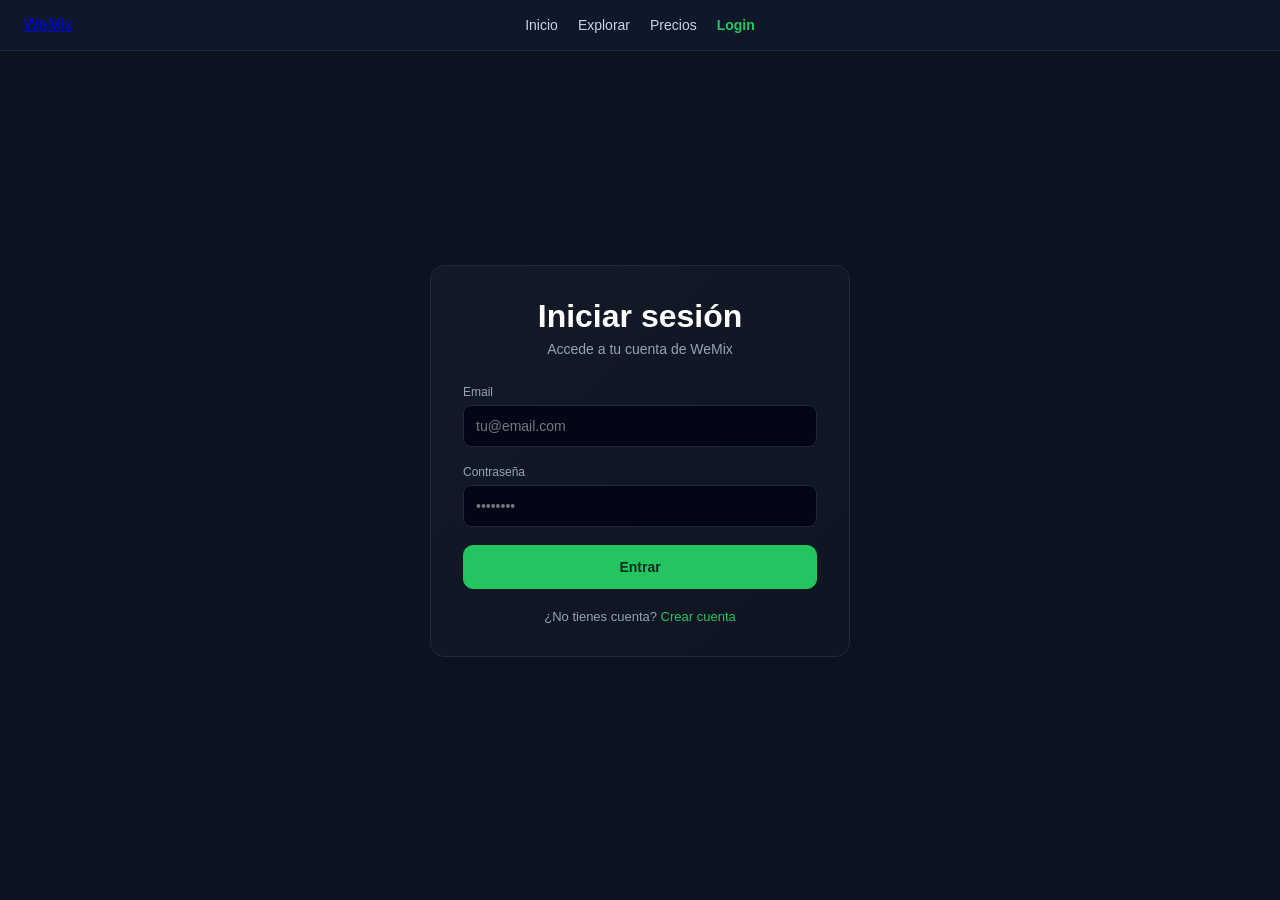
==== index.html @ 28a49ce6 "Primera version WeMix" ====
<!DOCTYPE html>
<html lang="es">
<head>
    <meta charset="UTF-8">
    <title>WeMix – Explorar Pool</title>
    <link rel="stylesheet" href="styles.css">
</head>
<body>

<!-- HEADER -->
<header class="header">

    <!-- IZQUIERDA -->
    <div class="header-left">
        <a href="home.html" class="logo">
            WeMix
        </a>
    </div>

    <!-- CENTRO -->
    <nav class="nav" id="mainNav">
        <a href="index.html" class="active">Explorar</a>
        <a href="downloads.html">Mis Descargas</a>
        <a href="upload.html">Subir Track</a>
        <a href="dashboard.html">Dashboard</a>
        <a href="profile.html">Perfil</a>
    </nav>

<!-- DERECHA -->
<div class="header-right" id="headerRight">

    <span class="membership-badge" id="membershipBadge">
        FREE
    </span>

    <span class="credits" id="creditsDisplay">
        Créditos: 0
    </span>

</div>

</header>


    <!-- MAIN CONTENT -->
    <main class="container">

        <!-- PAGE TITLE -->
        <section class="page-title">
            <h1>Explorar el Pool</h1>
            <p>Mashups y edits exclusivos para DJs profesionales</p>
        </section>

        <!-- FILTERS -->
        <section class="filters">
            <input type="text" placeholder="Buscar track o creador">
            <select>
                <option>Género</option>
                <option>House</option>
                <option>Tech House</option>
                <option>EDM</option>
            </select>

            <select>
                <option>Tipo</option>
                <option>Mashup</option>
                <option>Edit</option>
                <option>Extended</option>
            </select>
        </section>

        <!-- TRACK LIST -->
        <section class="track-list">
            
            <!-- TRACK HEADER -->
        <div class="track-header">
            <span></span>
            <span>Track</span>
            <span>Tipo</span>
            <span>Género</span>
            <span>BPM</span>
            <span>Key</span>
            <span></span>
        </div>


        <div id="explorerList">


            
        </div>

    </main>

<!-- AUDIO PLAYER -->
<div class="audio-player" id="audioPlayer">

    <!-- LEFT -->
    <div class="player-left">

        <button id="playerToggle" class="player-play">
            ▶
        </button>

        <div class="player-meta">
            <strong id="playerTrack">Track</strong>

            <span id="playerDetails">
                DJ User • Mashup • 122 BPM • 8A
            </span>
        </div>

    </div>

    <!-- CENTER -->
    <div class="player-center">

        <span id="currentTime">0:00</span>

        <div class="player-progress">
            <div class="player-progress-fill" id="playerProgressFill"></div>
        </div>

        <span id="duration">0:00</span>

    </div>

</div>

<audio id="mainAudio"></audio>



    <script src="script.js"></script>
</body>
</html>
---- styles.css ----
/* RESET BÁSICO */
* {
    margin: 0;
    padding: 0;
    box-sizing: border-box;
}

/* ESTILOS GENERALES */
body {
    font-family: Arial, sans-serif;
    background-color: #0b1220;
    color: #ffffff;
}

/* HEADER */
.header {
    position: sticky;
    top: 0;
    z-index: 100;

    display: grid;
    grid-template-columns: 1fr auto 1fr;
    align-items: center;

    padding: 16px 24px;
    background: linear-gradient(
        180deg,
        #0f172a 0%,
        rgba(15, 23, 42, 0.95) 100%
    );
    border-bottom: 1px solid #1e293b;
}

/* IZQUIERDA */
.header-left {
    display: flex;
    align-items: center;
}

/* CENTRO */
.nav {
    display: flex;
    gap: 20px;
    justify-content: center;
}

.nav a {
    color: #cbd5e1;
    text-decoration: none;
    font-size: 14px;
}

.nav a.active {
    color: #22c55e;
    font-weight: bold;
}

.nav a:hover {
    color: #ffffff;
}

/* DERECHA */
.header-right {
    display: flex;
    justify-content: flex-end;
    align-items: center;
}

.credits {
    color: #22c55e;
    font-weight: bold;
}


/* CONTENEDOR PRINCIPAL */
.container {
    max-width: 14000px; /* antes seguramente era 1100 o 1200 */
    margin: 0 auto;
    padding: 0 20px;
}


/* TITULO DE PAGINA */
.page-title h1 {
    font-size: 24px;
    margin-bottom: 4px;
}

.page-title p {
    font-size: 14px;
    color: #94a3b8;
    margin-bottom: 24px;
}

/* FILTROS */
.filters {
    display: flex;
    gap: 12px;
    margin-bottom: 16px;
}

.filters input,
.filters select {
    background-color: #020617;
    border: 1px solid #1e293b;
    color: #ffffff;
    padding: 8px 10px;
    border-radius: 4px;
}

/* LISTA DE TRACKS */
.track-list {
    border-top: 1px solid #1e293b;
}


.track-header,
.track-row {
    display: grid;
    grid-template-columns: 
        48px   /* play */
        4fr    /* track */
        1.5fr  /* tipo */
        2fr    /* género */
        1fr    /* bpm */
        1fr    /* key */
        140px; /* botón descarga */
    align-items: center;
}

.track-header {
    padding: 14px 12px 12px 12px;
    font-size: 13px;
    color: #94a3b8;
    border-bottom: 1px solid #1e293b;
    margin-bottom: 10px;
}


.track-row {
    padding: 12px 8px;
    border-bottom: 1px solid #1e293b;
    font-size: 14px;
}

.track-actions {
    display: flex;
    align-items: center;
    justify-content: flex-end;
    gap: 8px;
}


.track-row:hover {
    background: linear-gradient(
        90deg,
        rgba(34, 197, 94, 0.08),
        rgba(2, 6, 23, 0.0)
    );
}


/* BOTONES */
.btn-play {
    width: 28px;
    height: 28px;
    border-radius: 50%;

    background-color: #22c55e;
    border: none;

    color: #022c22;
    font-size: 12px;
    font-weight: bold;

    display: flex;
    align-items: center;
    justify-content: center;

    cursor: pointer;

    opacity: 0;
    transition: opacity 0.15s ease;
}



.track-row:hover .btn-play {
    opacity: 1;
}


.track-row:hover .btn-download {
    transform: translateX(-2px);
}

.track-row:hover .track-title {
    color: #22c55e;
}


.btn-download {
    background-color: #22c55e;
    border: none;
    color: #022c22;
    padding: 6px 12px;
    border-radius: 6px;
    font-size: 12px;
    font-weight: bold;
    cursor: pointer;

    /* ESTO ES LO IMPORTANTE */
    white-space: nowrap;
    width: auto;
    min-width: 90px;
    text-align: center;
}

.btn-download {
    transition: background-color 0.2s ease, transform 0.2s ease;
}


.btn-download:hover {
    background-color: #16a34a;
}

.btn-redownload {
    background-color: transparent;
    border: 1px solid #22c55e;
    color: #22c55e;

    padding: 6px 10px;
    border-radius: 4px;
    font-size: 12px;
    font-weight: bold;

    cursor: pointer;
    transition: background 0.2s ease;
}

.btn-redownload:hover {
    background-color: rgba(34, 197, 94, 0.15);
}




body {
    scrollbar-width: thin;
    scrollbar-color: #22c55e #020617;
}

/* Chrome / Edge */
body::-webkit-scrollbar {
    width: 8px;
}

body::-webkit-scrollbar-track {
    background: #020617;
}

body::-webkit-scrollbar-thumb {
    background-color: #22c55e;
    border-radius: 4px;
}

/* UPLOAD TRACK */
.upload-section {
    margin-top: 32px;
}

.upload-card {
    background-color: #020617;
    border: 1px solid #1e293b;
    border-radius: 8px;
    padding: 24px;
    max-width: 600px;
}

.upload-card h2 {
    font-size: 18px;
    margin-bottom: 8px;
}

.upload-card p {
    font-size: 14px;
    color: #94a3b8;
    margin-bottom: 16px;
}

.file-upload input {
    display: none;
}

.file-upload label {
    display: inline-block;
    padding: 10px 16px;
    background-color: #22c55e;
    color: #022c22;
    border-radius: 6px;
    font-weight: bold;
    cursor: pointer;
}

.file-upload label:hover {
    background-color: #16a34a;
}

.file-info {
    margin-top: 12px;
    font-size: 13px;
    color: #94a3b8;
}

/* TARJETAS */
.card {
    background: linear-gradient(180deg, #020617, #020617cc);
    border: 1px solid #1e293b;
    border-radius: 12px;
    padding: 24px;
    margin-top: 24px;
}

.card h2 {
    font-size: 18px;
    margin-bottom: 4px;
}

.card-subtitle {
    font-size: 13px;
    color: #94a3b8;
    margin-bottom: 20px;
}

/* FORMULARIO */
.form-grid {
    display: grid;
    grid-template-columns: repeat(2, 1fr);
    gap: 16px;
}

.form-group {
    display: flex;
    flex-direction: column;
}

.form-group label {
    font-size: 12px;
    color: #94a3b8;
    margin-bottom: 6px;
}

.form-group input,
.form-group select,
.form-group textarea {
    background-color: #020617;
    border: 1px solid #1e293b;
    color: #ffffff;
    padding: 10px;
    border-radius: 6px;
    font-size: 14px;
}

.form-group textarea {
    resize: vertical;
    min-height: 90px;
}

.form-group input:focus,
.form-group select:focus,
.form-group textarea:focus {
    outline: none;
    border-color: #22c55e;
}

/* CAMPOS GRANDES */
.full-width {
    grid-column: 1 / -1;
}

/* CONFIRMACION */
.confirmation-box {
    display: flex;
    flex-direction: column;
    gap: 14px;
    margin-bottom: 24px;
}

.checkbox {
    display: flex;
    align-items: flex-start;
    gap: 12px;          /* más separación */
    font-size: 14px;
    color: #cbd5e1;
    cursor: pointer;
}

.checkbox input {
    margin-top: 3px;
    accent-color: #22c55e;
}


/* ACCIONES */
.form-actions {
    display: flex;
    justify-content: flex-end;
    gap: 12px;
}




/* PROFILE */
/* PROFILE – TRACK GRID */

/* PROFILE HEADER */
.profile-header {
    display: flex;
    align-items: center;
    gap: 28px;
    margin-bottom: 40px;
}

.profile-avatar {
    width: 72px;
    height: 72px;
    border-radius: 50%;
    background-color: #22c55e;
    color: #022c22;
    display: flex;
    align-items: center;
    justify-content: center;
    font-weight: bold;
    font-size: 20px;
}

.profile-info h1 {
    font-size: 30px;
    margin-bottom: 4px;
}

.profile-role {
    color: #94a3b8;
    font-size: 14px;
    margin-bottom: 16px;
}

/* STATS */
.profile-stats {
    display: flex;
    gap: 32px;
}

.profile-stats .stat strong {
    font-size: 18px;
    display: block;
}

.profile-stats .stat span {
    font-size: 12px;
    color: #94a3b8;
}


/* DOWNLOADS GRID */

.downloads-page .track-header,
.downloads-page .track-row {

    grid-template-columns:
        48px
        4fr
        1.5fr
        2fr
        1fr
        1fr
        1.5fr
        140px;
}


.profile .track-header,
.profile .track-row {

    display: grid;

    grid-template-columns:
        48px
        4fr
        1.5fr
        2fr
        1fr
        1fr
        1.5fr;

    align-items: center;
}

/* HEADER */
.profile .track-header {
    padding: 10px 12px;
    font-size: 13px;
    color: #94a3b8;
}

/* ROW */
.profile .track-row {
    padding: 14px 12px;
    border-top: 1px solid #1e293b;
}

.profile .track-row:hover {
    background: linear-gradient(
        to right,
        rgba(34,197,94,0.08),
        rgba(34,197,94,0)
    );
}

/* TRACK TITLE */
.track-title {
    white-space: nowrap;
    overflow: hidden;
    text-overflow: ellipsis;
}
.track-user {
    font-weight: 600;
}

.track-info {
    color: #94a3b8;
    font-size: 14px;
}

.track-actions {
    display: flex;
    align-items: center;
    justify-content: center;
    gap: 10px;
}


/* STATUS */

.status {

    display: inline-flex;

    align-items: center;
    justify-content: center;

    width: fit-content;

    font-size: 13px;
    font-weight: 600;

    padding: 6px 12px;

    border-radius: 8px;
}

.status.published {
    color: #22c55e;
}

.status.pending {
    background-color: transparent;
    color: #facc15;
    border: 1px solid #facc15;
}

.status.rejected {
    color: #ef4444;
}

/* HEADER SCROLL */
.header {
    position: sticky;
    top: 0;
    z-index: 100;
    transition: background-color 0.3s ease, box-shadow 0.3s ease;
}

.header-scrolled {
    background-color: rgba(15, 23, 42, 0.95);
    box-shadow: 0 4px 12px rgba(0, 0, 0, 0.4);
}

/* DASHBOARD */
.dashboard-stats {
    display: grid;
    grid-template-columns: repeat(4, 1fr);
    gap: 16px;
    margin-top: 32px;
}

.stat-card {
    background: linear-gradient(
        to bottom right,
        #020617,
        #020617cc
    );
    border: 1px solid #1e293b;
    border-radius: 12px;
    padding: 20px;
}

.stat-label {
    font-size: 13px;
    color: #94a3b8;
}

.stat-value {
    display: block;
    margin-top: 6px;
    font-size: 26px;
    font-weight: bold;
}

.stat-card.highlight {
    border-color: #22c55e;
    background: linear-gradient(
        to bottom right,
        rgba(34,197,94,0.15),
        rgba(34,197,94,0.05)
    );
}

/* DASHBOARD SECTION */
.dashboard-section {
    margin-top: 40px;
}

.section-title {
    font-size: 18px;
    margin-bottom: 12px;
}

/* ACTIVITY LIST */
.activity-list {
    border-top: 1px solid #1e293b;
}

.activity-header,
.activity-row {
    display: grid;
    grid-template-columns: 4fr 1.5fr 1.5fr;
    align-items: center;
}

.activity-header {
    padding: 10px 12px;
    font-size: 13px;
    color: #94a3b8;
}

.activity-row {
    padding: 12px;
    border-top: 1px solid #1e293b;
    font-size: 14px;
}

.activity-row:hover {
    background: linear-gradient(
        to right,
        rgba(34,197,94,0.08),
        rgba(34,197,94,0)
    );
}

/* ACTIVITY STATUS */
.activity-status {
    font-weight: 600;
    font-size: 13px;
}

.activity-status.published {
    color: #22c55e;
}

.activity-status.pending {
    color: #facc15;
}

.activity-status.rejected {
    color: #ef4444;
}

/* REPUTATION */
.profile-reputation {
    display: flex;
    align-items: center;
    gap: 12px;
    margin-bottom: 12px;
}

.reputation-badge {
    padding: 4px 10px;
    border-radius: 999px;
    font-size: 12px;
    font-weight: 600;
}

/* Levels */
.reputation-badge.starter {
    background-color: #334155;
    color: #e5e7eb;
}

.reputation-badge.contributor {
    background-color: #2563eb;
    color: white;
}

.reputation-badge.pro {
    background-color: #22c55e;
    color: #022c22;
}

.reputation-badge.elite {
    background: linear-gradient(90deg, #22c55e, #16a34a);
    color: #022c22;
}

.reputation-progress {
    font-size: 12px;
    color: #94a3b8;
}

/* TRACK CREATOR */
.track-creator {
    font-size: 12px;
    color: #94a3b8;
    margin-top: 2px;
    display: flex;
    align-items: center;
    gap: 6px;
}

.creator-badge {
    padding: 2px 6px;
    border-radius: 999px;
    font-size: 10px;
    font-weight: 600;
}

.creator-badge.starter {
    background-color: #334155;
    color: #e5e7eb;
}

.creator-badge.pro {
    background-color: #22c55e;
    color: #022c22;
}

.creator-badge.elite {
    background: linear-gradient(90deg, #22c55e, #16a34a);
    color: #022c22;
}

/* PLAY BUTTON */
.btn-play {
    width: 28px;
    height: 28px;
    border-radius: 50%;
    background-color: #22c55e;
    border: none;
    color: #022c22;
    font-size: 12px;
    font-weight: bold;
    cursor: pointer;

    display: flex;
    align-items: center;
    justify-content: center;
}

.btn-play:hover {
    background-color: #16a34a;
}

/* TRACK CREATOR */
.track-title {
    display: flex;
    flex-direction: column;
    gap: 2px;
}

.track-creator {
    font-size: 12px;
    color: #94a3b8;
}

/* BADGES */
.creator-badge {
    margin-left: 6px;
    padding: 2px 6px;
    border-radius: 4px;
    font-size: 10px;
    font-weight: 600;
}

.creator-badge.pro {
    background-color: rgba(34,197,94,0.15);
    color: #22c55e;
}

/* CREATOR LINK */
.track-creator {
    color: #94a3b8;
    font-size: 12px;
    text-decoration: none;
    display: inline-flex;
    align-items: center;
    gap: 6px;
}

.track-creator:hover {
    color: #22c55e;
    text-decoration: underline;
}


/* PLAY BUTTON – APARECE EN HOVER, CRECE SOLO EN EL BOTÓN */
.btn-play {
    opacity: 0;
    transform: scale(1); /* tamaño normal */
    transition: opacity 0.15s ease, transform 0.15s ease;
}

/* El botón SOLO aparece al hacer hover en la fila */
.track-row:hover .btn-play {
    opacity: 1;
}

/* El botón SOLO se expande cuando el cursor está encima de él */
.btn-play:hover {
    transform: scale(1.10);
}

/* TRACK PLAYING STATE */
.track-row.playing {
    background: linear-gradient(
        to right,
        rgba(34,197,94,0.18),
        rgba(34,197,94,0.05)
    );
}

.track-row.playing .btn-play {
    opacity: 1;
    background-color: #16a34a;
}

.track-row.playing .btn-play {
    color: transparent;
    position: relative;
}

.track-row.playing .btn-play::before {
    content: "❚❚";
    color: #022c22;
    font-size: 14px;
    position: absolute;
}

/* LANDING HERO */
.hero {
    padding: 80px 24px;
    background: radial-gradient(
        circle at top,
        rgba(34,197,94,0.15),
        #020617 60%
    );
}

.hero-content {
    max-width: 700px;
    margin: 0 auto;
    text-align: center;
}

.hero h1 {
    font-size: 40px;
    margin-bottom: 16px;
}

.hero p {
    font-size: 18px;
    color: #94a3b8;
    margin-bottom: 32px;
}

.hero-actions {
    display: flex;
    justify-content: center;
    gap: 16px;
}

/* BUTTONS */



/* LANDING HEADER FIX */
.landing .header {
    justify-content: center;
}

.landing .logo {
    position: absolute;
    left: 24px;
}

.landing .nav {
    margin: 0 auto;
}

/* HOW IT WORKS */
.how-it-works {
    padding: 80px 24px;
    text-align: center;
}

.how-it-works h2 {
    font-size: 32px;
    margin-bottom: 8px;
}

.how-subtitle {
    color: #94a3b8;
    font-size: 16px;
    margin-bottom: 48px;
}

.how-steps {
    display: grid;
    grid-template-columns: repeat(3, 1fr);
    gap: 24px;
    max-width: 1100px;
    margin: 0 auto;
}

.how-card {
    background-color: rgba(2,6,23,0.6);
    border: 1px solid #1e293b;
    border-radius: 12px;
    padding: 32px 24px;
    transition: transform 0.2s ease, border-color 0.2s ease;
}

.how-card:hover {
    transform: translateY(-4px);
    border-color: #22c55e;
}

.how-number {
    width: 36px;
    height: 36px;
    margin: 0 auto 16px;
    border-radius: 50%;
    background-color: #22c55e;
    color: #022c22;
    display: flex;
    align-items: center;
    justify-content: center;
    font-weight: bold;
}

.how-card h3 {
    font-size: 18px;
    margin-bottom: 8px;
}

.how-card p {
    font-size: 14px;
    color: #cbd5e1;
}

/* PRICING */
.pricing {
    padding: 80px 24px;
    text-align: center;
}

.pricing h2 {
    font-size: 32px;
    margin-bottom: 8px;
}

.pricing-subtitle {
    font-size: 16px;
    color: #94a3b8;
    margin-bottom: 48px;
}

.pricing-cards {
    display: grid;
    grid-template-columns: repeat(3, 1fr);
    gap: 24px;
    max-width: 1100px;
    margin: 0 auto;
}

.pricing-card {
    background-color: rgba(2,6,23,0.6);
    border: 1px solid #1e293b;
    border-radius: 14px;
    padding: 32px 24px;
    position: relative;
}

.pricing-card h3 {
    font-size: 20px;
    margin-bottom: 8px;
}

.price {
    font-size: 32px;
    font-weight: bold;
    margin-bottom: 24px;
}

.price span {
    font-size: 14px;
    color: #94a3b8;
}

.pricing-card ul {
    list-style: none;
    padding: 0;
    margin: 32px auto;      /* 👈 centra el bloque */
    max-width: 200px;       /* 👈 controla el ancho del bloque */
    
    display: flex;
    flex-direction: column;
    gap: 12px;

    align-items: flex-start; /* texto a la izquierda */
    justify-content: center;
}



.pricing-card li {
    font-size: 14px;
    margin-bottom: 10px;
    color: #cbd5e1;
}
.pricing-card li {
    position: relative;
    padding-left: 18px;
    font-size: 14px;
    color: #cbd5e1;
}

.pricing-card li::before {
    content: "•";
    position: absolute;
    left: 0;
    top: 0;
    color: #22c55e;
    font-size: 18px;
    line-height: 1;
}



/* HIGHLIGHT */
.pricing-card.highlight {
    border-color: #22c55e;
    box-shadow: 0 0 0 1px rgba(34,197,94,0.4);
}

.pricing-card .badge {
    position: absolute;
    top: -10px;
    right: 16px;
    background-color: #22c55e;
    color: #022c22;
    font-size: 11px;
    font-weight: bold;
    padding: 4px 8px;
    border-radius: 6px;
}




/* LOGIN */
.login-container {
    min-height: calc(100vh - 80px);
    display: flex;
    align-items: center;
    justify-content: center;
}

.login-box {
    width: 100%;
    max-width: 420px;
    background: linear-gradient(
        to bottom right,
        rgba(255,255,255,0.03),
        rgba(255,255,255,0.01)
    );
    border: 1px solid #1e293b;
    border-radius: 14px;
    padding: 32px;
    text-align: center;
}

.login-box h1 {
    margin-bottom: 6px;
}

.login-subtitle {
    color: #94a3b8;
    font-size: 14px;
    margin-bottom: 28px;
}

/* FORM */
.login-form {
    display: flex;
    flex-direction: column;
    gap: 18px;
}

.form-group {
    text-align: left;
}

.form-group label {
    display: block;
    font-size: 12px;
    color: #94a3b8;
    margin-bottom: 6px;
}

.form-group input {
    width: 100%;
    padding: 12px;
    border-radius: 8px;
    border: 1px solid #1e293b;
    background-color: #020617;
    color: white;
}

.form-group input:focus {
    outline: none;
    border-color: #22c55e;
}

/* BUTTON */


/* FOOTER */
.login-footer {
    margin-top: 20px;
    font-size: 13px;
    color: #94a3b8;
}

.login-footer a {
    color: #22c55e;
    text-decoration: none;
}

.login-footer a:hover {
    text-decoration: underline;
}

/* TERMS */
.form-terms {
    margin-top: 6px;
    font-size: 12px;
    color: #94a3b8;
}


/* ONBOARDING */
/* =========================
   ONBOARDING – BASE LIMPIA
========================= */

/* CONTENEDOR */
.onboarding-container {
    min-height: calc(100vh - 80px);
    display: flex;
    align-items: center;
    justify-content: center;
}

/* CAJA */
.onboarding-box {
    width: 560px;
    padding: 40px;
    text-align: center;

    background: #020617;
    border: 1px solid #1e293b;
    border-radius: 16px;
}

/* TEXTO */
.onboarding-box h1 {
    font-size: 32px;
    margin-bottom: 12px;
}

.onboarding-subtitle {
    font-size: 15px;
    color: #94a3b8;
    margin-bottom: 28px;
}

.onboarding-hint {
    font-size: 14px;
    color: #94a3b8;
    margin-top: 24px;
}

/* =========================
   BOTONES – RESET TOTAL
========================= */

.onboarding-actions {
    display: flex;
    justify-content: center;
    gap: 16px;
}

/* 🔥 BOTÓN BASE (LOS DOS IGUALES) */
.onboarding-actions a {
    width: 240px;
    height: 48px;

    display: flex;
    align-items: center;
    justify-content: center;

    font-size: 16px;
    font-weight: 600;
    text-decoration: none;

    border-radius: 10px;
    box-sizing: border-box;

    /* RESET CRÍTICO */
    line-height: normal;
    padding: 0;
    margin: 0;
}



.onboarding-actions a {
    transition: 
        background-color 0.25s ease,
        box-shadow 0.25s ease,
        transform 0.2s ease;
}

.onboarding-actions a:hover {
    transform: translateY(-2px);
}

/* =========================
   TRACK STATUS ACTIONS
========================= */

.track-status-actions {
    display: flex;
    gap: 16px;
    justify-content: center;
    margin-top: 60px;
}


/* BASE DEL BOTÓN */
.status-btn {
    min-width: 200px;
    height: 48px;

    display: inline-flex;
    align-items: center;
    justify-content: center;

    font-size: 14px;
    font-weight: 600;
    text-decoration: none;
    border-radius: 10px;

    cursor: pointer;
    box-sizing: border-box;
    transition: all 0.15s ease;
}

/* PRIMARIO */
.status-btn.primary {
    background-color: #22c55e;
    color: #022c22;
    border: 1px solid #22c55e;
}

.status-btn.primary:hover {
    background-color: #16a34a;
    border-color: #16a34a;
}

/* SECUNDARIO */
.status-btn.secondary {
    background-color: transparent;
    color: #22c55e;
    border: 1px solid #22c55e;
}

.status-btn.secondary:hover {
    background-color: rgba(34,197,94,0.1);
}

.hidden {
    display: none !important;
}

/* =========================
   BOTONES BASE (UPLOAD)
========================= */

.track-status .track-status-actions a {
    min-width: 200px;
    height: 48px;

    display: inline-flex;
    align-items: center;
    justify-content: center;

    padding: 0 20px;
    border-radius: 10px;
    font-size: 14px;
    font-weight: 600;

    box-sizing: border-box;
}

/* =========================
   BOTONES GLOBALES LIMPIOS
========================= */

.btn-primary,
.btn-secondary {
    min-width: 170px;
    height: 44px;

    display: inline-flex;
    align-items: center;
    justify-content: center;

    padding: 0 20px;
    border-radius: 8px;

    font-size: 14px;
    font-weight: 600;
    text-decoration: none;

    cursor: pointer;
    box-sizing: border-box;
    transition: all 0.15s ease;
}

/* PRIMARY */
.btn-primary {
    background-color: #22c55e;
    color: #022c22;
    border: 1px solid #22c55e;
}

.btn-primary:hover {
    background-color: #16a34a;
    border-color: #16a34a;
}

/* PRIMARY DISABLED */
.btn-primary:disabled {
    background-color: #1e293b;
    border: 1px solid #1e293b;
    color: #64748b;
    cursor: not-allowed;
}

/* SECONDARY */
.btn-secondary {
    background-color: transparent;
    color: #22c55e;
    border: 1px solid #22c55e;
}

.btn-secondary:hover {
    background-color: rgba(34,197,94,0.1);
}

/* =========================
   TRACK STATUS CENTERED
========================= */

#upload-success {
    min-height: calc(100vh - 80px);
    display: flex;
    align-items: center;
    justify-content: center;
}

.track-status {
    width: 100%;
    max-width: 560px;   /* 👈 ancho controlado */
    margin: 0 auto;
}

.track-status h2 {
    font-size: 22px;
    margin-bottom: 8px;
}

.track-status .card-subtitle {
    font-size: 14px;
    color: #94a3b8;
    margin-bottom: 24px;
}

.status-row {
    margin-bottom: 16px;
}

.status-hint {
    margin-top: 8px;
    font-size: 14px;
    color: #94a3b8;
    margin-bottom: 30px;
}

/* BADGE ESTADO */
.status-badge-wrapper {
    margin: 20px 0 16px 0;
}

.status-badge {
    display: inline-block;
    padding: 6px 14px;
    border-radius: 999px;
    font-size: 13px;
    font-weight: 600;
}

/* EN REVISIÓN - naranja */
.status-badge.pending {
    background-color: rgba(250, 204, 21, 0.15);
    color: #facc15;
    border: 1px solid rgba(250, 204, 21, 0.4);
}

/* MENSAJE PRINCIPAL */
.status-message {
    font-size: 15px;
    line-height: 1.5;
    margin-bottom: 15px;
}

/* TEXTO SECUNDARIO */
.status-hint {
    font-size: 14px;
    color: #94a3b8;
    margin-top: 4px;
}


.profile-actions {
    margin-top: 40px;
    display: flex;
    justify-content: flex-end;
}

/* PROFILE HEADER STRUCTURE */

.profile-header {
    display: flex;
    align-items: flex-start;
    gap: 30px;
}

/* Hace que el botón se vaya a la derecha */
.profile-logout {
    margin-left: auto;
}

/* BOTÓN ROJO */
.btn-logout {
    background-color: transparent;
    border: 1px solid #ef4444;
    color: #ef4444;

    padding: 6px 14px;
    border-radius: 8px;

    font-size: 13px;
    font-weight: 600;

    cursor: pointer;
    transition: all 0.15s ease;
}

.btn-logout:hover {
    background-color: rgba(239,68,68,0.1);
}

/* =========================
   LOGOUT MODAL
========================= */

.modal-overlay {
    position: fixed;
    inset: 0;
    background: rgba(0,0,0,0.6);

    display: none;
    align-items: center;
    justify-content: center;

    z-index: 2000;
}

.modal-overlay.active {
    display: flex;
}

.modal-box {
    background: #0f172a;
    border: 1px solid #1e293b;
    border-radius: 14px;
    padding: 28px;
    width: 100%;
    max-width: 450px;
    text-align: center;
}

.modal-box h3 {
    margin-bottom: 10px;
}

.modal-box p {
    color: #94a3b8;
    font-size: 14px;
    margin-bottom: 24px;
}

.modal-actions {
    display: flex;
    gap: 14px;
    justify-content: center;
    margin-top: 28px;
}

.modal-actions button {
    min-width: 170px;   /* 👈 más pequeño */
    height: 42px;       /* 👈 más bajo */

    display: inline-flex;
    align-items: center;
    justify-content: center;

    padding: 0 18px;
    border-radius: 8px;
    font-size: 13px;
    font-weight: 600;

    box-sizing: border-box;
}



/* Botón rojo confirmación */
.btn-danger {
    background-color: transparent;
    border: 1px solid #ef4444;
    color: #ef4444;
    transition: all 0.15s ease;
    cursor: pointer;

}

.btn-danger:hover {
    background-color: rgba(239,68,68,0.1);
}


/* STATUS */
.status.pending {
    color: #f59e0b; /* amarillo */
}

.status.published {
    color: #22c55e; /* verde */
}

.status.rejected {
    color: #ef4444; /* rojo */
}

.track-actions {
    display: flex;
    gap: 6px;
}

.approve-btn,
.reject-btn {
    border: none;
    cursor: pointer;
    font-size: 12px;
    padding: 4px 8px;
    border-radius: 6px;
}

.approve-btn {
    background-color: rgba(34,197,94,0.15);
    color: #22c55e;
}

.reject-btn {
    background-color: rgba(239,68,68,0.15);
    color: #ef4444;
}


.track-actions {
    display: flex;
    justify-content: center;
    align-items: center;
    gap: 8px;
}

.approve-btn,
.reject-btn {
    width: 32px;
    height: 32px;

    display: flex;
    align-items: center;
    justify-content: center;

    border-radius: 6px;
    cursor: pointer;
}

.reputation-badge {
    padding: 6px 12px;
    border-radius: 999px;
    font-size: 12px;
    font-weight: 600;
}

/* niveles */
.reputation-badge.newbie {
    background-color: #1e293b;
    color: #94a3b8;
}

.reputation-badge.pro {
    background-color: rgba(34,197,94,0.15);
    color: #22c55e;
}

.reputation-badge.elite {
    background-color: rgba(168,85,247,0.15);
    color: #a855f7;
}

.reputation-bar {
    width: 100%;
    height: 6px;
    background-color: #1e293b;
    border-radius: 999px;
    margin-top: 8px;
    overflow: hidden;
}



.reputation-fill {
    height: 100%;
    width: 0%;
    background-color: #22c55e;
    border-radius: 999px;
    transition: width 0.3s ease;
}

.profile-reputation {
    display: flex;
    flex-direction: column;
    gap: 8px;
    margin-top: 10px;
}


.reputation-info {
    display: flex;
    align-items: center;
    gap: 10px;
}

.audio-player {
    position: fixed;
    bottom: 0;
    left: 0;
    width: 100%;
    overflow: hidden;

    height: 82px;

    background: rgba(2,6,23,0.98);
    border-top: 1px solid #1e293b;

    display: none;
    align-items: center;
    justify-content: space-between;

    padding: 0 24px;

    z-index: 999;
}

/* LEFT */

.player-left {
    display: flex;
    align-items: center;
    gap: 16px;

    min-width: 280px;
}

.player-play {
    width: 44px;
    height: 44px;

    border-radius: 50%;
    border: none;

    background-color: #22c55e;
    color: #022c22;

    font-size: 18px;
    font-weight: bold;

    cursor: pointer;
}

.player-meta {
    display: flex;
    flex-direction: column;
    gap: 4px;
}

.player-meta strong {
    font-size: 15px;
}

.player-meta span {
    font-size: 13px;
    color: #94a3b8;
}

/* CENTER */

.player-center {
    position: absolute;

    left: 50%;
    transform: translateX(-50%);

    width: 45%;

    display: flex;
    align-items: center;
    gap: 14px;
}

.player-center span {
    font-size: 12px;
    color: #94a3b8;
}

/* PROGRESS */

.player-progress {
    flex: 1;
    height: 6px;

    background-color: #1e293b;
    border-radius: 999px;

    overflow: hidden;

    cursor: pointer;
}

.player-progress-fill {
    width: 0%;
    height: 100%;

    background-color: #22c55e;

    border-radius: 999px;
}

/* =========================
   HOME PAGE
========================= */

.home-page {
    background:
        radial-gradient(
            circle at top right,
            rgba(34,197,94,0.12),
            transparent 30%
        ),
        #0b1220;

    min-height: 100vh;
}

/* HEADER */

.home-header {
    background: transparent;
    border-bottom: none;
}

.btn-login {
    color: #ffffff;
    text-decoration: none;
    font-size: 14px;
    font-weight: 600;
}

/* HERO */

.hero {
    max-width: 1400px;
    margin: 0 auto;

    padding:
        120px
        32px
        80px;

    display: grid;
    grid-template-columns: 1.1fr 0.9fr;
    gap: 60px;
    align-items: center;
}

/* LEFT */

.hero-content {
    max-width: 640px;
}

.hero-badge {
    display: inline-flex;

    padding: 8px 14px;

    background:
        rgba(34,197,94,0.12);

    border:
        1px solid rgba(34,197,94,0.25);

    border-radius: 999px;

    color: #22c55e;
    font-size: 13px;
    font-weight: 600;

    margin-bottom: 26px;
}

.hero h1 {
    font-size: 64px;
    line-height: 1;
    letter-spacing: -2px;

    margin-bottom: 28px;
}

.hero-text {
    font-size: 18px;
    line-height: 1.7;

    color: #94a3b8;

    margin-bottom: 36px;
}

/* ACTIONS */

.hero-actions {
    display: flex;
    gap: 16px;
}

.btn-primary,
.btn-secondary {
    padding: 14px 22px;
    border-radius: 10px;

    font-weight: 600;
    font-size: 14px;

    text-decoration: none;

    transition:
        transform 0.2s ease,
        opacity 0.2s ease;
}

.btn-primary {
    background: #22c55e;
    color: #022c22;
}

.btn-secondary {
    border: 1px solid #1e293b;
    color: #ffffff;
}

.btn-primary:hover,
.btn-secondary:hover {
    transform: translateY(-2px);
}

/* RIGHT */

.hero-visual {
    display: flex;
    justify-content: center;
}

/* PLAYER MOCKUP */

.hero-player {
    width: 100%;
    max-width: 420px;

    background:
        linear-gradient(
            180deg,
            rgba(15,23,42,0.95),
            rgba(2,6,23,0.95)
        );

    border: 1px solid #1e293b;

    border-radius: 24px;

    padding: 28px;

    box-shadow:
        0 0 80px rgba(34,197,94,0.08);
}

.hero-player-top {
    display: flex;
    justify-content: space-between;

    margin-bottom: 32px;

    font-size: 12px;
    color: #94a3b8;
}

.hero-player h3 {
    font-size: 28px;
    margin-bottom: 10px;
}

.hero-player p {
    color: #94a3b8;
    margin-bottom: 36px;
}

/* WAVE */

.hero-wave {
    height: 70px;

    border-radius: 12px;

    background:
        linear-gradient(
            90deg,
            rgba(34,197,94,0.2),
            rgba(34,197,94,0.8),
            rgba(34,197,94,0.2)
        );

    opacity: 0.8;
}

/* STATS */

.home-stats {
    max-width: 1200px;

    margin: 0 auto;

    padding: 20px 32px 80px;

    display: grid;
    grid-template-columns: repeat(3, 1fr);
    gap: 24px;
}

.home-stat {
    background:
        rgba(15,23,42,0.7);

    border: 1px solid #1e293b;

    border-radius: 18px;

    padding: 28px;

    text-align: center;
}

.home-stat strong {
    display: block;

    font-size: 36px;

    margin-bottom: 10px;
}

.home-stat span {
    color: #94a3b8;
}

/* =========================
   HOW SECTION
========================= */

.how-section {
    max-width: 1280px;

    margin: 0 auto;

    padding:
        120px
        32px;
}

/* HEADING */

.section-heading {
    max-width: 700px;

    margin-bottom: 60px;
}

.section-badge {
    display: inline-flex;

    padding: 8px 14px;

    background:
        rgba(34,197,94,0.12);

    border:
        1px solid rgba(34,197,94,0.25);

    border-radius: 999px;

    color: #22c55e;
    font-size: 13px;
    font-weight: 600;

    margin-bottom: 24px;
}

.section-heading h2 {
    font-size: 52px;
    line-height: 1.1;

    margin-bottom: 20px;
}

.section-heading p {
    color: #94a3b8;

    font-size: 18px;
    line-height: 1.7;
}

/* GRID */

.how-grid {
    display: grid;

    grid-template-columns:
        repeat(4, 1fr);

    gap: 24px;
}

/* CARD */

.how-card {
    background:
        rgba(15,23,42,0.6);

    border:
        1px solid #1e293b;

    border-radius: 22px;

    padding: 32px;

    transition:
        transform 0.25s ease,
        border-color 0.25s ease;
}

.how-card:hover {
    transform: translateY(-4px);

    border-color:
        rgba(34,197,94,0.3);
}

/* NUMBER */

.how-number {
    width: 42px;
    height: 42px;

    border-radius: 12px;

    background:
        rgba(34,197,94,0.12);

    border:
        1px solid rgba(34,197,94,0.25);

    color: #22c55e;

    display: flex;
    align-items: center;
    justify-content: center;

    font-size: 14px;
    font-weight: 700;

    margin-bottom: 24px;
}

/* TEXT */

.how-card h3 {
    font-size: 22px;

    margin-bottom: 14px;
}

.how-card p {
    color: #94a3b8;

    line-height: 1.7;
}

/* =========================
   FEATURES SECTION
========================= */

.features-section {
    max-width: 1280px;

    margin: 0 auto;

    padding:
        20px
        32px
        120px;
}

/* GRID */

.features-grid {
    display: grid;

    grid-template-columns:
        repeat(4, 1fr);

    gap: 24px;
}

/* CARD */

.feature-card {
    background:
        rgba(15,23,42,0.6);

    border:
        1px solid #1e293b;

    border-radius: 24px;

    padding: 32px;

    transition:
        transform 0.25s ease,
        border-color 0.25s ease,
        box-shadow 0.25s ease;
}

.feature-card:hover {
    transform: translateY(-4px);

    border-color:
        rgba(34,197,94,0.25);
}

/* HIGHLIGHT */

.feature-highlight {
    border-color:
        rgba(34,197,94,0.25);

    box-shadow:
        0 0 60px rgba(34,197,94,0.06);
}

/* ICON */

.feature-icon {
    width: 52px;
    height: 52px;

    border-radius: 16px;

    background:
        rgba(34,197,94,0.12);

    border:
        1px solid rgba(34,197,94,0.25);

    display: flex;
    align-items: center;
    justify-content: center;

    font-size: 22px;

    margin-bottom: 24px;
}

/* TEXT */

.feature-card h3 {
    font-size: 22px;

    margin-bottom: 14px;
}

.feature-card p {
    color: #94a3b8;

    line-height: 1.7;
}

/* =========================
   PRICING
========================= */

.pricing-section {
    max-width: 1280px;

    margin: 0 auto;

    padding:
        20px
        32px
        140px;
}

/* GRID */

.pricing-grid {
    display: grid;

    grid-template-columns:
        repeat(3, 1fr);

    gap: 28px;
}

/* CARD */

.pricing-card {
    background:
        rgba(15,23,42,0.6);

    border:
        1px solid #1e293b;

    border-radius: 28px;

    padding: 42px;

    position: relative;
}

/* FEATURED */

.pricing-featured {
    border-color:
        rgba(34,197,94,0.3);
}

.pricing-card {
    transition:
        transform 0.25s ease,
        border-color 0.25s ease,
        box-shadow 0.25s ease;
}

.pricing-card:hover {
    transform: translateY(-4px);

    border-color:
        rgba(34,197,94,0.25);

    box-shadow:
        0 0 60px rgba(34,197,94,0.06);
}

.pricing-card {
    display: flex;
    flex-direction: column;
}

.pricing-features {
    flex-grow: 1;
}


/* POPULAR */

.pricing-popular {
    position: absolute;

    top: 20px;
    right: 20px;

    padding: 6px 12px;

    border-radius: 999px;

    background:
        rgba(34,197,94,0.12);

    border:
        1px solid rgba(34,197,94,0.25);

    color: #22c55e;

    font-size: 12px;
    font-weight: 600;
}

/* PLAN */

.pricing-plan {
    display: inline-flex;

    align-items: center;

    width: fit-content;

    padding: 8px 14px;

    border-radius: 999px;

    font-size: 12px;
    font-weight: 700;

    letter-spacing: 1px;

    margin-bottom: 24px;
}

/* FREE */

.pricing-plan.free {
    background:
        rgba(148,163,184,0.08);

    border:
        1px solid rgba(148,163,184,0.2);

    color: #94a3b8;
}

/* PLUS */

.pricing-plan.plus {
    background:
        rgba(59,130,246,0.12);

    border:
        1px solid rgba(59,130,246,0.25);

    color: #60a5fa;
}

/* PRO */

.pricing-plan.pro {
    background:
        rgba(168,85,247,0.12);

    border:
        1px solid rgba(168,85,247,0.25);

    color: #c084fc;
}

.pricing-card h3 {
    font-size: 48px;

    margin-bottom: 18px;
}

.pricing-description {
    color: #94a3b8;

    line-height: 1.7;

    margin-bottom: 34px;
}

/* FEATURES */

.pricing-features {
    display: flex;
    flex-direction: column;

    gap: 18px;

    margin-bottom: 38px;

    padding-left: 18px;
}

.pricing-features li {
    line-height: 1.6;
}

/* =========================
   TRENDING
========================= */

.trending-section {
    max-width: 1280px;

    margin: 0 auto;

    padding:
        20px
        32px
        140px;
}

/* TOP */

.trending-top {
    display: flex;
    align-items: end;
    justify-content: space-between;

    margin-bottom: 50px;
}

.trending-top h2 {
    font-size: 52px;
    line-height: 1.1;

    margin-top: 18px;
}

/* GRID */

.trending-grid {
    display: grid;

    grid-template-columns:
        repeat(4, 1fr);

    gap: 24px;
}

/* CARD */

.trending-card {
    background:
        rgba(15,23,42,0.6);

    border:
        1px solid #1e293b;

    border-radius: 24px;

    overflow: hidden;

    transition:
        transform 0.25s ease,
        border-color 0.25s ease,
        box-shadow 0.25s ease;
}

.trending-card:hover {
    transform: translateY(-4px);

    border-color:
        rgba(34,197,94,0.25);

    box-shadow:
        0 0 60px rgba(34,197,94,0.06);
}

/* COVER */

.trending-cover {
    aspect-ratio: 1;

    background:
        linear-gradient(
            135deg,
            rgba(34,197,94,0.25),
            rgba(15,23,42,1)
        );
}

/* INFO */

.trending-info {
    padding: 22px;
}

.trending-genre {
    color: #22c55e;

    font-size: 12px;
    font-weight: 700;

    letter-spacing: 1px;
}

.trending-info h3 {
    font-size: 22px;
    line-height: 1.3;

    margin:
        12px 0;
}

.trending-info p {
    color: #94a3b8;

    margin-bottom: 18px;
}

/* META */

.trending-meta {
    display: flex;
    align-items: center;

    gap: 10px;

    color: #94a3b8;

    font-size: 14px;
}

/* =========================
   FINAL CTA
========================= */

.final-cta {
    max-width: 1280px;

    margin: 0 auto;

    padding:
        20px
        32px
        140px;
}

.final-cta-content {
    background:
        linear-gradient(
            180deg,
            rgba(15,23,42,0.9),
            rgba(2,6,23,0.95)
        );

    border:
        1px solid rgba(34,197,94,0.2);

    border-radius: 32px;

    padding:
        80px
        60px;

    text-align: center;

    box-shadow:
        0 0 100px rgba(34,197,94,0.06);
}

.final-cta-content h2 {
    max-width: 900px;

    margin:
        0 auto
        26px;

    font-size: 58px;
    line-height: 1.05;
}

.final-cta-content p {
    max-width: 760px;

    margin:
        0 auto
        40px;

    color: #94a3b8;

    font-size: 18px;
    line-height: 1.8;
}

.final-cta-content .hero-actions {
    justify-content: center;
}

/* =========================
   FOOTER
========================= */

.footer {
    border-top:
        1px solid #1e293b;

    padding:
        70px
        32px
        40px;
}

/* GRID */

.footer-grid {
    max-width: 1280px;

    margin: 0 auto;

    display: grid;

    grid-template-columns:
        2fr 1fr 1fr;

    gap: 60px;
}

/* BRAND */

.footer-logo {
    margin-bottom: 24px;
}

.footer-text {
    max-width: 340px;

    color: #94a3b8;

    line-height: 1.8;
}

/* TITLES */

.footer h4 {
    margin-bottom: 22px;

    font-size: 16px;
}

/* LINKS */

.footer-links {
    display: flex;
    flex-direction: column;

    gap: 16px;

    list-style: none;
    padding: 0;
}

.footer-links a {
    color: #94a3b8;

    text-decoration: none;

    transition: color 0.2s ease;
}

.footer-links a:hover {
    color: #ffffff;
}

/* BOTTOM */

.footer-bottom {
    max-width: 1280px;

    margin:
        60px auto 0;

    padding-top: 30px;

    border-top:
        1px solid #1e293b;

    color: #64748b;

    font-size: 14px;
}

/* HEADER RIGHT */

.header-right {
    display: flex;
    align-items: center;
    gap: 14px;
}

.membership-badge {
    padding: 6px 12px;

    border-radius: 999px;

    font-size: 12px;
    font-weight: 700;

    letter-spacing: 0.5px;
}

/* FREE */

.membership-badge.free {
    background:
        rgba(148,163,184,0.08);

    border:
        1px solid rgba(148,163,184,0.2);

    color: #94a3b8;
}

/* PLUS */

.membership-badge.plus {
    background:
        rgba(59,130,246,0.12);

    border:
        1px solid rgba(59,130,246,0.25);

    color: #60a5fa;
}

/* PRO */

.membership-badge.pro {
    background:
        rgba(168,85,247,0.12);

    border:
        1px solid rgba(168,85,247,0.25);

    color: #c084fc;
}

/* ADMIN */

.membership-badge.admin {
    background:
        rgba(239,68,68,0.12);

    border:
        1px solid rgba(239,68,68,0.25);

    color: #f87171;
}

/* PROFILE */

.header-profile {
    color: #ffffff;

    text-decoration: none;

    font-size: 14px;
    font-weight: 600;
}

/* ADMIN TABLE */

.admin-page .track-header,
.admin-page .track-row {

    display: grid;

    grid-template-columns:
        48px
        2.5fr
        1.5fr
        4fr
        1.5fr
        1.5fr;

    align-items: center;

    gap: 24px;
}

/* =========================
   UPLOAD LOCKED
========================= */

.upload-locked {
    max-width: 900px;

    margin:
        80px auto;

    padding: 0 32px;
}

.upload-locked-card {
    background:
        rgba(15,23,42,0.6);

    border:
        1px solid #1e293b;

    border-radius: 32px;

    padding:
        80px 60px;

    text-align: center;
}

.upload-locked-card h1 {
    font-size: 54px;

    line-height: 1.05;

    margin:
        26px 0;
}

.upload-locked-card p {
    max-width: 680px;

    margin:
        0 auto
        40px;

    color: #94a3b8;

    font-size: 18px;

    line-height: 1.8;
}


.admin-stats {
    margin-bottom: 48px;
}
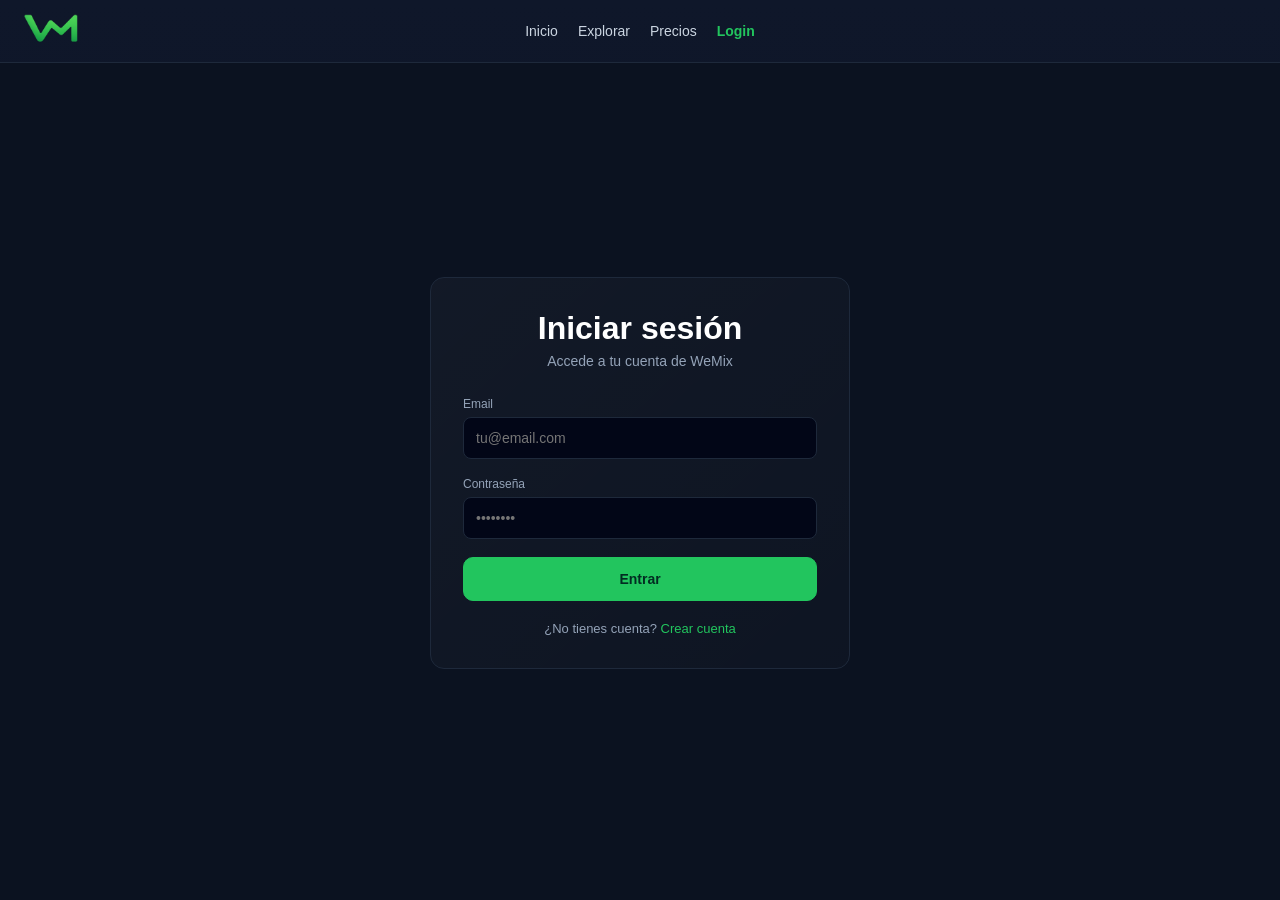
==== commit d0b637ed: "UI improvements and download system" ====
--- a/index.html
+++ b/index.html
@@ -13,7 +13,7 @@
     <!-- IZQUIERDA -->
     <div class="header-left">
         <a href="home.html" class="logo">
-            WeMix
+            <img src="logo1.png" alt="WeMix Logo">
         </a>
     </div>
 
--- a/styles.css
+++ b/styles.css
@@ -5,6 +5,9 @@
     padding: 0;
     box-sizing: border-box;
 }
+html {
+    scroll-behavior: smooth;
+}
 
 /* ESTILOS GENERALES */
 body {
@@ -13,6 +16,18 @@
     color: #ffffff;
 }
 
+
+.logo img {
+    height: 54px;
+    width: auto;
+    display: block;
+    transition: transform 0.2s ease;
+}
+
+.logo img:hover {
+    transform: scale(1.05);
+}
+
 /* HEADER */
 .header {
     position: sticky;
@@ -23,7 +38,7 @@
     grid-template-columns: 1fr auto 1fr;
     align-items: center;
 
-    padding: 16px 24px;
+    padding: 4px 24px;
     background: linear-gradient(
         180deg,
         #0f172a 0%,
@@ -77,7 +92,7 @@
 .container {
     max-width: 14000px; /* antes seguramente era 1100 o 1200 */
     margin: 0 auto;
-    padding: 0 20px;
+    padding: 48px 20px 0 20px;
 }
 
 
@@ -2905,4 +2920,19 @@
 
 .admin-stats {
     margin-bottom: 48px;
+}
+
+.input-error {
+    color: #ef4444;
+    font-size: 13px;
+    margin-top: 6px;
+}
+
+.hidden {
+    display: none;
+}
+
+.input-invalid {
+    border: 1px solid #ef4444 !important;
+    box-shadow: 0 0 10px rgba(239, 68, 68, 0.35);
 }
